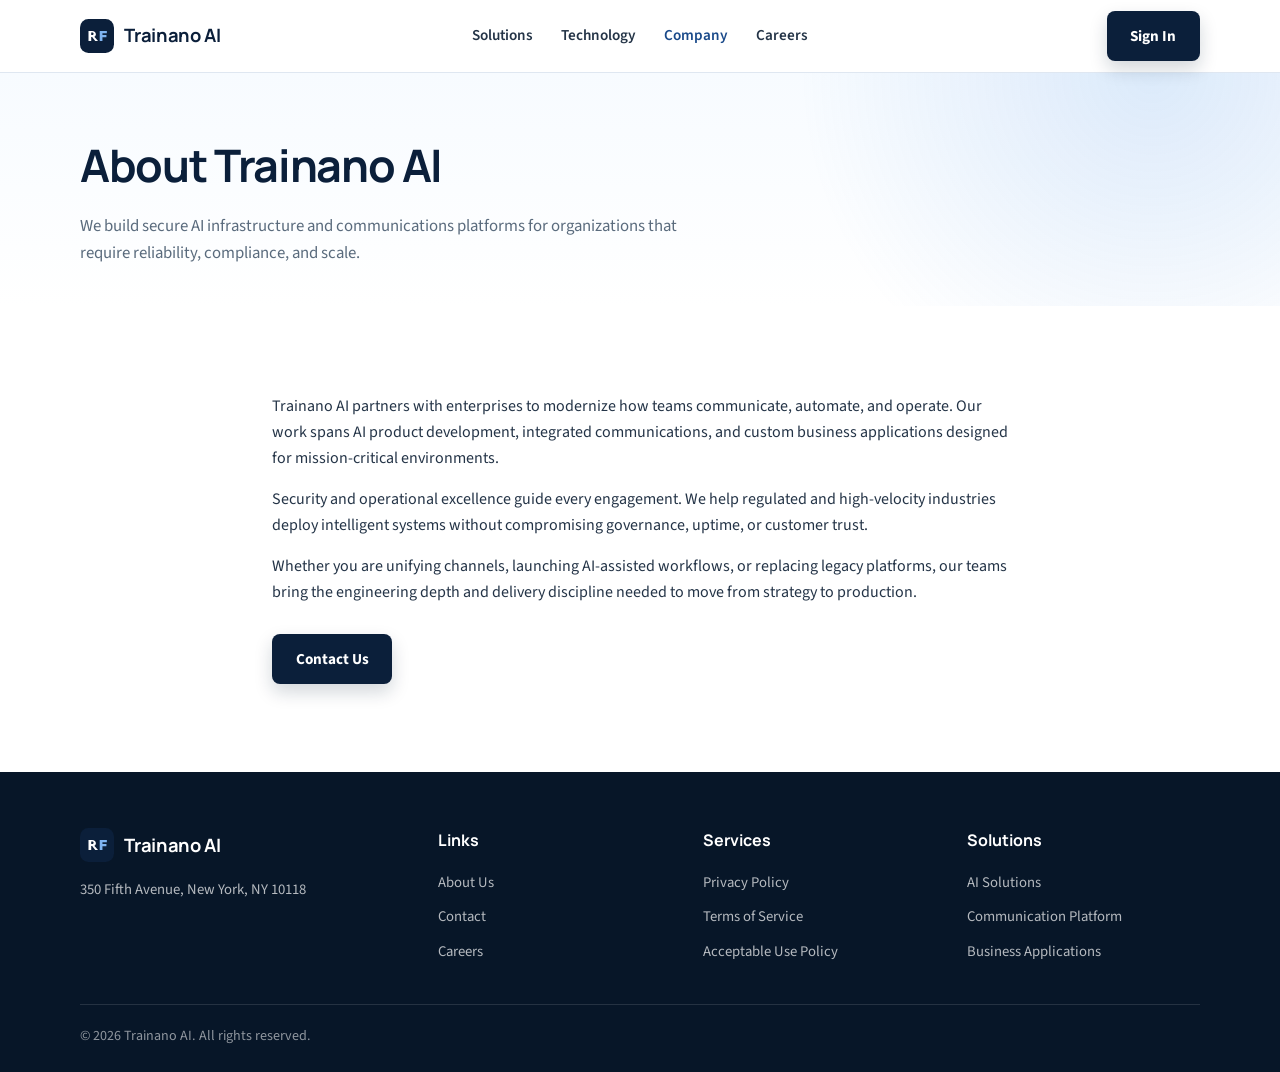
==== about/index.html @ b38a867e "Add Trainano AI static homepage for Cloudflare Pages Build the home page from the design mockup with" ====
<!DOCTYPE html>
<html lang="en">
  <head>
    <meta charset="UTF-8" />
    <meta name="viewport" content="width=device-width, initial-scale=1.0" />
    <title>About Us | Trainano AI</title>
    <meta
      name="description"
      content="Learn about Trainano AI — secure enterprise AI infrastructure and communications platforms for mission-critical operations."
    />
    <link rel="icon" href="/assets/logo.svg" type="image/svg+xml" />
    <link rel="preconnect" href="https://fonts.googleapis.com" />
    <link rel="preconnect" href="https://fonts.gstatic.com" crossorigin />
    <link
      href="https://fonts.googleapis.com/css2?family=Manrope:wght@600;700;800&family=Source+Sans+3:wght@400;600;700&display=swap"
      rel="stylesheet"
    />
    <link rel="stylesheet" href="/css/styles.css" />
  </head>
  <body>
    <header class="site-header">
      <div class="container nav">
        <a class="logo" href="/">
          <img class="logo-mark" src="/assets/logo.svg" alt="" width="34" height="34" />
          Trainano AI
        </a>
        <nav aria-label="Primary">
          <ul class="nav-links">
            <li><a href="/solutions">Solutions</a></li>
            <li><a href="/technology">Technology</a></li>
            <li><a href="/company" aria-current="page">Company</a></li>
            <li><a href="/careers">Careers</a></li>
          </ul>
        </nav>
        <div class="nav-actions">
          <a class="btn btn-primary" href="/contact">Sign In</a>
          <button class="menu-toggle" type="button" aria-label="Open menu" aria-expanded="false">
            <span></span>
          </button>
        </div>
      </div>
    </header>

    <main>
      <section class="page-hero">
        <div class="container reveal">
          <h1>About Trainano AI</h1>
          <p>
            We build secure AI infrastructure and communications platforms for organizations
            that require reliability, compliance, and scale.
          </p>
        </div>
      </section>

      <section class="section">
        <div class="container content-block reveal">
          <p>
            Trainano AI partners with enterprises to modernize how teams communicate, automate,
            and operate. Our work spans AI product development, integrated communications, and
            custom business applications designed for mission-critical environments.
          </p>
          <p>
            Security and operational excellence guide every engagement. We help regulated and
            high-velocity industries deploy intelligent systems without compromising governance,
            uptime, or customer trust.
          </p>
          <p>
            Whether you are unifying channels, launching AI-assisted workflows, or replacing
            legacy platforms, our teams bring the engineering depth and delivery discipline needed
            to move from strategy to production.
          </p>
          <p style="margin-top: 1.75rem">
            <a class="btn btn-primary" href="/contact">Contact Us</a>
          </p>
        </div>
      </section>
    </main>

    <footer class="site-footer">
      <div class="container">
        <div class="footer-grid">
          <div class="footer-brand">
            <a class="logo" href="/">
              <img class="logo-mark" src="/assets/logo.svg" alt="" width="34" height="34" />
              Trainano AI
            </a>
            <p>350 Fifth Avenue, New York, NY 10118</p>
          </div>
          <div class="footer-col">
            <h4>Links</h4>
            <ul>
              <li><a href="/about">About Us</a></li>
              <li><a href="/contact">Contact</a></li>
              <li><a href="/careers">Careers</a></li>
            </ul>
          </div>
          <div class="footer-col">
            <h4>Services</h4>
            <ul>
              <li><a href="/company">Privacy Policy</a></li>
              <li><a href="/company">Terms of Service</a></li>
              <li><a href="/company">Acceptable Use Policy</a></li>
            </ul>
          </div>
          <div class="footer-col">
            <h4>Solutions</h4>
            <ul>
              <li><a href="/solutions">AI Solutions</a></li>
              <li><a href="/solutions">Communication Platform</a></li>
              <li><a href="/solutions">Business Applications</a></li>
            </ul>
          </div>
        </div>
        <div class="footer-bottom">
          © <span data-year>2024</span> Trainano AI. All rights reserved.
        </div>
      </div>
    </footer>
    <script src="/js/main.js"></script>
  </body>
</html>
---- css/styles.css ----
:root {
  --navy: #0b1f3a;
  --navy-deep: #071628;
  --navy-mid: #123056;
  --accent: #1a4a8a;
  --blue-soft: #e8f1fa;
  --blue-mist: #f3f7fb;
  --text: #243447;
  --text-muted: #5a6b7d;
  --border: #d7e2ee;
  --white: #ffffff;
  --shadow: 0 10px 30px rgba(11, 31, 58, 0.08);
  --radius: 12px;
  --container: 1120px;
  --font: "Source Sans 3", "Segoe UI", sans-serif;
  --font-display: "Manrope", "Segoe UI", sans-serif;
}

*,
*::before,
*::after {
  box-sizing: border-box;
}

html {
  scroll-behavior: smooth;
}

body {
  margin: 0;
  font-family: var(--font);
  color: var(--text);
  background: var(--white);
  line-height: 1.6;
  -webkit-font-smoothing: antialiased;
}

img,
svg {
  display: block;
  max-width: 100%;
}

a {
  color: inherit;
  text-decoration: none;
}

button,
input {
  font: inherit;
}

.container {
  width: min(100% - 2.5rem, var(--container));
  margin-inline: auto;
}

/* Header */
.site-header {
  position: sticky;
  top: 0;
  z-index: 100;
  background: rgba(255, 255, 255, 0.92);
  backdrop-filter: blur(10px);
  border-bottom: 1px solid rgba(215, 226, 238, 0.8);
}

.nav {
  display: grid;
  grid-template-columns: 1fr auto 1fr;
  align-items: center;
  min-height: 72px;
  gap: 1rem;
}

.logo {
  display: inline-flex;
  align-items: center;
  gap: 0.65rem;
  font-family: var(--font-display);
  font-weight: 700;
  font-size: 1.15rem;
  color: var(--navy);
  letter-spacing: -0.02em;
}

.logo-mark {
  width: 34px;
  height: 34px;
  flex-shrink: 0;
}

.nav-links {
  display: flex;
  align-items: center;
  justify-content: center;
  gap: 1.75rem;
  list-style: none;
  margin: 0;
  padding: 0;
}

.nav-links a {
  color: var(--text);
  font-weight: 600;
  font-size: 0.95rem;
  transition: color 0.2s ease;
}

.nav-links a:hover,
.nav-links a[aria-current="page"] {
  color: var(--accent);
}

.nav-actions {
  display: flex;
  justify-content: flex-end;
  align-items: center;
  gap: 0.75rem;
}

.btn {
  display: inline-flex;
  align-items: center;
  justify-content: center;
  gap: 0.5rem;
  min-height: 44px;
  padding: 0.7rem 1.35rem;
  border-radius: 8px;
  border: 2px solid transparent;
  font-weight: 700;
  font-size: 0.95rem;
  cursor: pointer;
  transition: transform 0.2s ease, background 0.2s ease, color 0.2s ease, border-color 0.2s ease, box-shadow 0.2s ease;
}

.btn:hover {
  transform: translateY(-1px);
}

.btn-primary {
  background: var(--navy);
  color: var(--white);
  box-shadow: 0 8px 18px rgba(11, 31, 58, 0.18);
}

.btn-primary:hover {
  background: var(--navy-mid);
}

.btn-outline {
  background: transparent;
  color: var(--navy);
  border-color: var(--navy);
}

.btn-outline:hover {
  background: var(--navy);
  color: var(--white);
}

.btn-ghost {
  background: transparent;
  color: var(--navy);
  border-color: var(--border);
}

.menu-toggle {
  display: none;
  width: 42px;
  height: 42px;
  border: 1px solid var(--border);
  border-radius: 8px;
  background: var(--white);
  align-items: center;
  justify-content: center;
  cursor: pointer;
}

.menu-toggle span {
  display: block;
  width: 18px;
  height: 2px;
  background: var(--navy);
  position: relative;
}

.menu-toggle span::before,
.menu-toggle span::after {
  content: "";
  position: absolute;
  left: 0;
  width: 18px;
  height: 2px;
  background: var(--navy);
}

.menu-toggle span::before {
  top: -6px;
}

.menu-toggle span::after {
  top: 6px;
}

/* Hero */
.hero {
  position: relative;
  overflow: hidden;
  background:
    radial-gradient(circle at 85% 20%, rgba(74, 144, 226, 0.18), transparent 28%),
    linear-gradient(180deg, #f7fbff 0%, #ffffff 70%);
  padding: 4.5rem 0 3.5rem;
}

.hero-grid {
  display: grid;
  grid-template-columns: 1.05fr 0.95fr;
  gap: 2rem;
  align-items: center;
}

.hero-copy h1 {
  margin: 0 0 1rem;
  font-family: var(--font-display);
  font-size: clamp(2.2rem, 4vw, 3.35rem);
  line-height: 1.12;
  letter-spacing: -0.03em;
  color: var(--navy);
  max-width: 12ch;
}

.hero-copy p {
  margin: 0 0 1.75rem;
  color: var(--text-muted);
  font-size: 1.08rem;
  max-width: 38rem;
}

.hero-actions {
  display: flex;
  flex-wrap: wrap;
  gap: 0.85rem;
}

.hero-visual {
  position: relative;
  min-height: 320px;
}

.hero-visual svg {
  width: 100%;
  height: auto;
}

.reveal {
  opacity: 0;
  transform: translateY(18px);
  transition: opacity 0.7s ease, transform 0.7s ease;
}

.reveal.is-visible {
  opacity: 1;
  transform: translateY(0);
}

/* Sections */
.section {
  padding: 4.5rem 0;
}

.section-alt {
  background:
    linear-gradient(180deg, var(--blue-mist), #ffffff 40%);
}

.section-head {
  text-align: center;
  margin-bottom: 2.75rem;
}

.section-head h2 {
  margin: 0 0 0.65rem;
  font-family: var(--font-display);
  font-size: clamp(1.8rem, 3vw, 2.35rem);
  color: var(--navy);
  letter-spacing: -0.02em;
}

.section-head p {
  margin: 0 auto;
  max-width: 42rem;
  color: var(--text-muted);
}

.services-grid {
  display: grid;
  grid-template-columns: repeat(3, 1fr);
  gap: 1.5rem;
}

.service {
  text-align: center;
  padding: 0.5rem 1rem;
}

.service-icon {
  width: 64px;
  height: 64px;
  margin: 0 auto 1.1rem;
  border-radius: 16px;
  background: var(--blue-soft);
  display: grid;
  place-items: center;
  color: var(--accent);
}

.service h3 {
  margin: 0 0 0.55rem;
  font-family: var(--font-display);
  color: var(--navy);
  font-size: 1.2rem;
}

.service p {
  margin: 0;
  color: var(--text-muted);
  font-size: 0.98rem;
}

/* Products */
.products-grid {
  display: grid;
  grid-template-columns: 1.4fr 1fr;
  gap: 1.25rem;
}

.product-card {
  display: grid;
  grid-template-columns: 1.1fr 1fr;
  gap: 1.25rem;
  align-items: center;
  padding: 1.35rem;
  border: 1px solid var(--border);
  border-radius: var(--radius);
  background: var(--white);
  box-shadow: var(--shadow);
}

.product-card.compact {
  grid-template-columns: 1fr;
  justify-items: center;
  text-align: center;
  min-height: 100%;
}

.product-media {
  background: linear-gradient(160deg, #eef5fc, #dceaf8);
  border-radius: 10px;
  padding: 1rem;
  min-height: 180px;
  display: grid;
  place-items: center;
}

.product-copy h3 {
  margin: 0 0 0.6rem;
  font-family: var(--font-display);
  color: var(--navy);
}

.product-copy p {
  margin: 0 0 1rem;
  color: var(--text-muted);
  font-size: 0.95rem;
}

/* Industries */
.industries {
  display: grid;
  grid-template-columns: repeat(6, 1fr);
  gap: 1rem;
}

.industry {
  text-align: center;
  padding: 0.5rem;
}

.industry-icon {
  width: 58px;
  height: 58px;
  margin: 0 auto 0.75rem;
  border-radius: 50%;
  background: var(--blue-soft);
  display: grid;
  place-items: center;
  color: var(--navy-mid);
}

.industry span {
  display: block;
  font-size: 0.88rem;
  font-weight: 600;
  color: var(--text);
  line-height: 1.3;
}

/* Why */
.why-grid {
  display: grid;
  grid-template-columns: repeat(4, 1fr);
  gap: 1.25rem;
}

.why-item {
  text-align: center;
  padding: 1rem 0.75rem;
}

.why-item .service-icon {
  background: #edf4fb;
}

.why-item h3 {
  margin: 0 0 0.45rem;
  font-family: var(--font-display);
  color: var(--navy);
  font-size: 1.1rem;
}

.why-item p {
  margin: 0;
  color: var(--text-muted);
  font-size: 0.92rem;
}

/* About */
.about-grid {
  display: grid;
  grid-template-columns: 0.9fr 1.1fr;
  gap: 2.5rem;
  align-items: center;
}

.about-visual {
  background:
    radial-gradient(circle at 30% 20%, rgba(74, 144, 226, 0.16), transparent 40%),
    var(--blue-soft);
  border-radius: 18px;
  padding: 2rem;
  min-height: 320px;
  display: grid;
  place-items: center;
}

.about-copy h2 {
  margin: 0 0 1rem;
  font-family: var(--font-display);
  color: var(--navy);
  font-size: clamp(1.8rem, 3vw, 2.2rem);
}

.about-copy p {
  margin: 0 0 1rem;
  color: var(--text-muted);
}

.about-copy p:last-child {
  margin-bottom: 0;
}

/* Contact bar */
.contact-bar {
  background: var(--blue-mist);
  border-top: 1px solid var(--border);
  border-bottom: 1px solid var(--border);
  padding: 1.75rem 0;
}

.contact-grid {
  display: grid;
  grid-template-columns: repeat(4, 1fr);
  gap: 1rem;
}

.contact-item {
  display: flex;
  align-items: flex-start;
  gap: 0.8rem;
}

.contact-item .icon {
  width: 40px;
  height: 40px;
  border-radius: 10px;
  background: var(--white);
  border: 1px solid var(--border);
  display: grid;
  place-items: center;
  color: var(--accent);
  flex-shrink: 0;
}

.contact-item strong {
  display: block;
  color: var(--navy);
  font-size: 0.92rem;
}

.contact-item span,
.contact-item a {
  color: var(--text-muted);
  font-size: 0.9rem;
}

.contact-item a:hover {
  color: var(--accent);
}

/* Footer */
.site-footer {
  background: var(--navy-deep);
  color: rgba(255, 255, 255, 0.82);
  padding: 3.5rem 0 1.5rem;
}

.footer-grid {
  display: grid;
  grid-template-columns: 1.4fr repeat(3, 1fr);
  gap: 2rem;
  margin-bottom: 2.5rem;
}

.footer-brand .logo {
  color: var(--white);
  margin-bottom: 1rem;
}

.footer-brand p {
  margin: 0 0 1.1rem;
  max-width: 18rem;
  font-size: 0.92rem;
  color: rgba(255, 255, 255, 0.7);
}

.socials {
  display: flex;
  gap: 0.65rem;
}

.socials a {
  width: 36px;
  height: 36px;
  border-radius: 8px;
  border: 1px solid rgba(255, 255, 255, 0.18);
  display: grid;
  place-items: center;
  color: var(--white);
  transition: background 0.2s ease, border-color 0.2s ease;
}

.socials a:hover {
  background: rgba(255, 255, 255, 0.08);
  border-color: rgba(255, 255, 255, 0.35);
}

.footer-col h4 {
  margin: 0 0 1rem;
  color: var(--white);
  font-family: var(--font-display);
  font-size: 1rem;
}

.footer-col ul {
  list-style: none;
  margin: 0;
  padding: 0;
  display: grid;
  gap: 0.55rem;
}

.footer-col a {
  color: rgba(255, 255, 255, 0.7);
  font-size: 0.92rem;
}

.footer-col a:hover {
  color: var(--white);
}

.footer-bottom {
  border-top: 1px solid rgba(255, 255, 255, 0.12);
  padding-top: 1.25rem;
  font-size: 0.88rem;
  color: rgba(255, 255, 255, 0.55);
}

/* Interior pages */
.page-hero {
  padding: 3.5rem 0 2.5rem;
  background:
    radial-gradient(circle at 90% 0%, rgba(74, 144, 226, 0.16), transparent 30%),
    linear-gradient(180deg, #f7fbff, #ffffff);
}

.page-hero h1 {
  margin: 0 0 0.75rem;
  font-family: var(--font-display);
  color: var(--navy);
  font-size: clamp(2rem, 4vw, 2.8rem);
  letter-spacing: -0.03em;
}

.page-hero p {
  margin: 0;
  max-width: 40rem;
  color: var(--text-muted);
  font-size: 1.05rem;
}

.content-block {
  max-width: 46rem;
}

.content-block p + p {
  margin-top: 1rem;
}

/* Responsive */
@media (max-width: 960px) {
  .nav {
    grid-template-columns: 1fr auto;
  }

  .nav-links {
    display: none;
  }

  .nav-links.is-open {
    display: flex;
    flex-direction: column;
    align-items: flex-start;
    position: absolute;
    top: 72px;
    left: 0;
    right: 0;
    background: var(--white);
    border-bottom: 1px solid var(--border);
    padding: 1rem 1.25rem 1.25rem;
    gap: 1rem;
  }

  .menu-toggle {
    display: inline-flex;
  }

  .hero-grid,
  .about-grid,
  .products-grid,
  .services-grid,
  .why-grid,
  .industries,
  .contact-grid,
  .footer-grid {
    grid-template-columns: 1fr;
  }

  .product-card {
    grid-template-columns: 1fr;
  }

  .industries {
    grid-template-columns: repeat(3, 1fr);
  }

  .why-grid {
    grid-template-columns: repeat(2, 1fr);
  }

  .hero {
    padding-top: 3rem;
  }

  .hero-copy h1 {
    max-width: none;
  }
}

@media (max-width: 640px) {
  .container {
    width: min(100% - 1.5rem, var(--container));
  }

  .industries,
  .why-grid,
  .contact-grid {
    grid-template-columns: 1fr 1fr;
  }

  .nav-actions .btn span {
    display: none;
  }
}
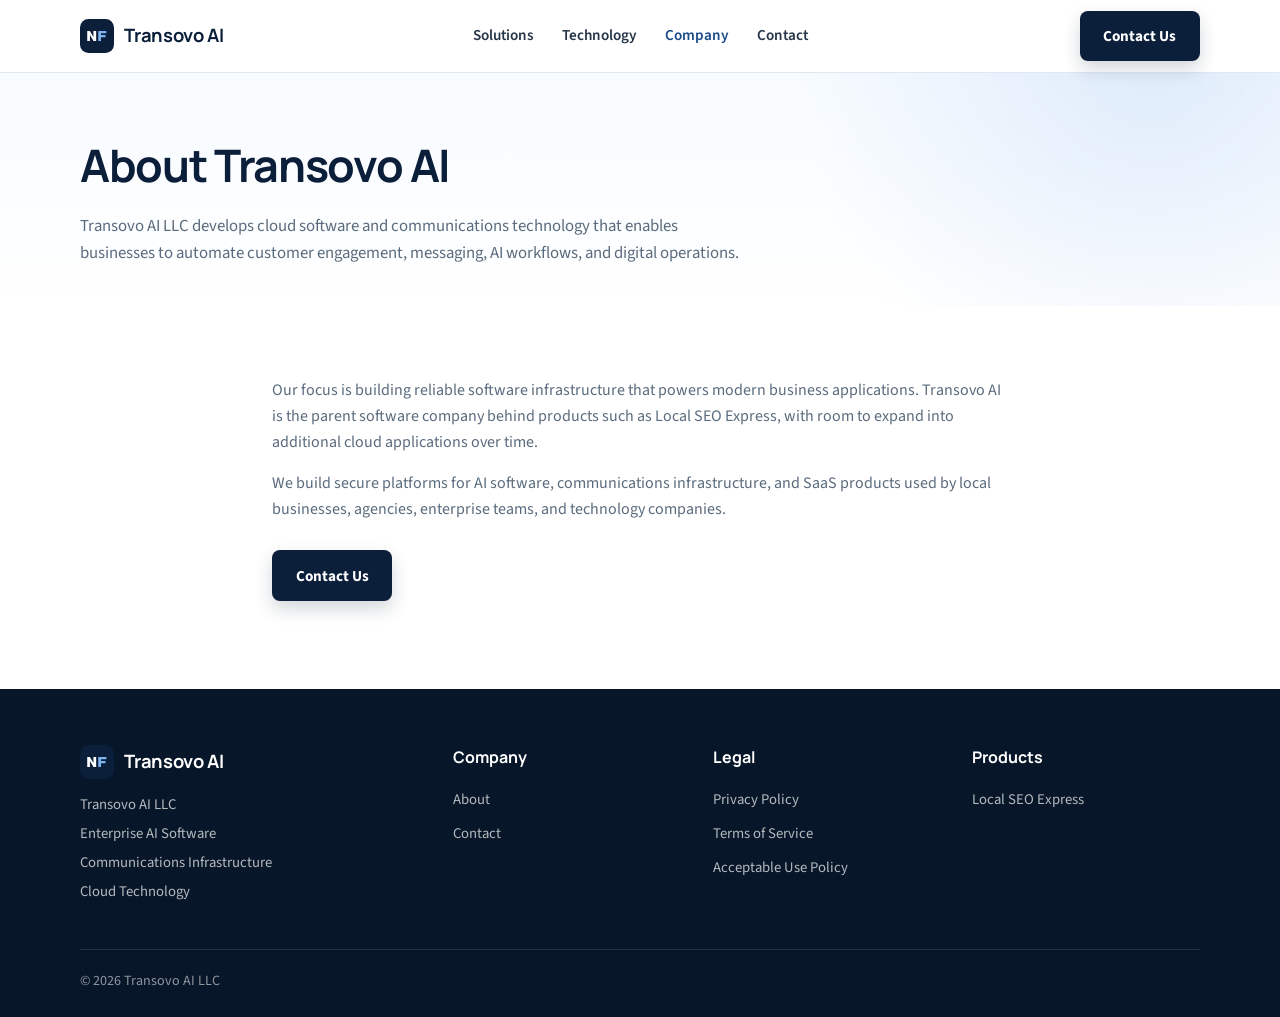
==== commit aa4aef08: "Rebrand site to Transovo AI ISV company positioning Update copy and structure to present Transovo AI" ====
--- a/about/index.html
+++ b/about/index.html
@@ -2,120 +2,12 @@
 <html lang="en">
   <head>
     <meta charset="UTF-8" />
-    <meta name="viewport" content="width=device-width, initial-scale=1.0" />
-    <title>About Us | Trainano AI</title>
-    <meta
-      name="description"
-      content="Learn about Trainano AI — secure enterprise AI infrastructure and communications platforms for mission-critical operations."
-    />
-    <link rel="icon" href="/assets/logo.svg" type="image/svg+xml" />
-    <link rel="preconnect" href="https://fonts.googleapis.com" />
-    <link rel="preconnect" href="https://fonts.gstatic.com" crossorigin />
-    <link
-      href="https://fonts.googleapis.com/css2?family=Manrope:wght@600;700;800&family=Source+Sans+3:wght@400;600;700&display=swap"
-      rel="stylesheet"
-    />
-    <link rel="stylesheet" href="/css/styles.css" />
+    <meta http-equiv="refresh" content="0; url=/company" />
+    <link rel="canonical" href="/company" />
+    <title>About | Transovo AI</title>
+    <script>location.replace("/company");</script>
   </head>
   <body>
-    <header class="site-header">
-      <div class="container nav">
-        <a class="logo" href="/">
-          <img class="logo-mark" src="/assets/logo.svg" alt="" width="34" height="34" />
-          Trainano AI
-        </a>
-        <nav aria-label="Primary">
-          <ul class="nav-links">
-            <li><a href="/solutions">Solutions</a></li>
-            <li><a href="/technology">Technology</a></li>
-            <li><a href="/company" aria-current="page">Company</a></li>
-            <li><a href="/careers">Careers</a></li>
-          </ul>
-        </nav>
-        <div class="nav-actions">
-          <a class="btn btn-primary" href="/contact">Sign In</a>
-          <button class="menu-toggle" type="button" aria-label="Open menu" aria-expanded="false">
-            <span></span>
-          </button>
-        </div>
-      </div>
-    </header>
-
-    <main>
-      <section class="page-hero">
-        <div class="container reveal">
-          <h1>About Trainano AI</h1>
-          <p>
-            We build secure AI infrastructure and communications platforms for organizations
-            that require reliability, compliance, and scale.
-          </p>
-        </div>
-      </section>
-
-      <section class="section">
-        <div class="container content-block reveal">
-          <p>
-            Trainano AI partners with enterprises to modernize how teams communicate, automate,
-            and operate. Our work spans AI product development, integrated communications, and
-            custom business applications designed for mission-critical environments.
-          </p>
-          <p>
-            Security and operational excellence guide every engagement. We help regulated and
-            high-velocity industries deploy intelligent systems without compromising governance,
-            uptime, or customer trust.
-          </p>
-          <p>
-            Whether you are unifying channels, launching AI-assisted workflows, or replacing
-            legacy platforms, our teams bring the engineering depth and delivery discipline needed
-            to move from strategy to production.
-          </p>
-          <p style="margin-top: 1.75rem">
-            <a class="btn btn-primary" href="/contact">Contact Us</a>
-          </p>
-        </div>
-      </section>
-    </main>
-
-    <footer class="site-footer">
-      <div class="container">
-        <div class="footer-grid">
-          <div class="footer-brand">
-            <a class="logo" href="/">
-              <img class="logo-mark" src="/assets/logo.svg" alt="" width="34" height="34" />
-              Trainano AI
-            </a>
-            <p>350 Fifth Avenue, New York, NY 10118</p>
-          </div>
-          <div class="footer-col">
-            <h4>Links</h4>
-            <ul>
-              <li><a href="/about">About Us</a></li>
-              <li><a href="/contact">Contact</a></li>
-              <li><a href="/careers">Careers</a></li>
-            </ul>
-          </div>
-          <div class="footer-col">
-            <h4>Services</h4>
-            <ul>
-              <li><a href="/company">Privacy Policy</a></li>
-              <li><a href="/company">Terms of Service</a></li>
-              <li><a href="/company">Acceptable Use Policy</a></li>
-            </ul>
-          </div>
-          <div class="footer-col">
-            <h4>Solutions</h4>
-            <ul>
-              <li><a href="/solutions">AI Solutions</a></li>
-              <li><a href="/solutions">Communication Platform</a></li>
-              <li><a href="/solutions">Business Applications</a></li>
-            </ul>
-          </div>
-        </div>
-        <div class="footer-bottom">
-          © <span data-year>2024</span> Trainano AI. All rights reserved.
-        </div>
-      </div>
-    </footer>
-    <script src="/js/main.js"></script>
+    <p><a href="/company">Continue to Company</a></p>
   </body>
 </html>
